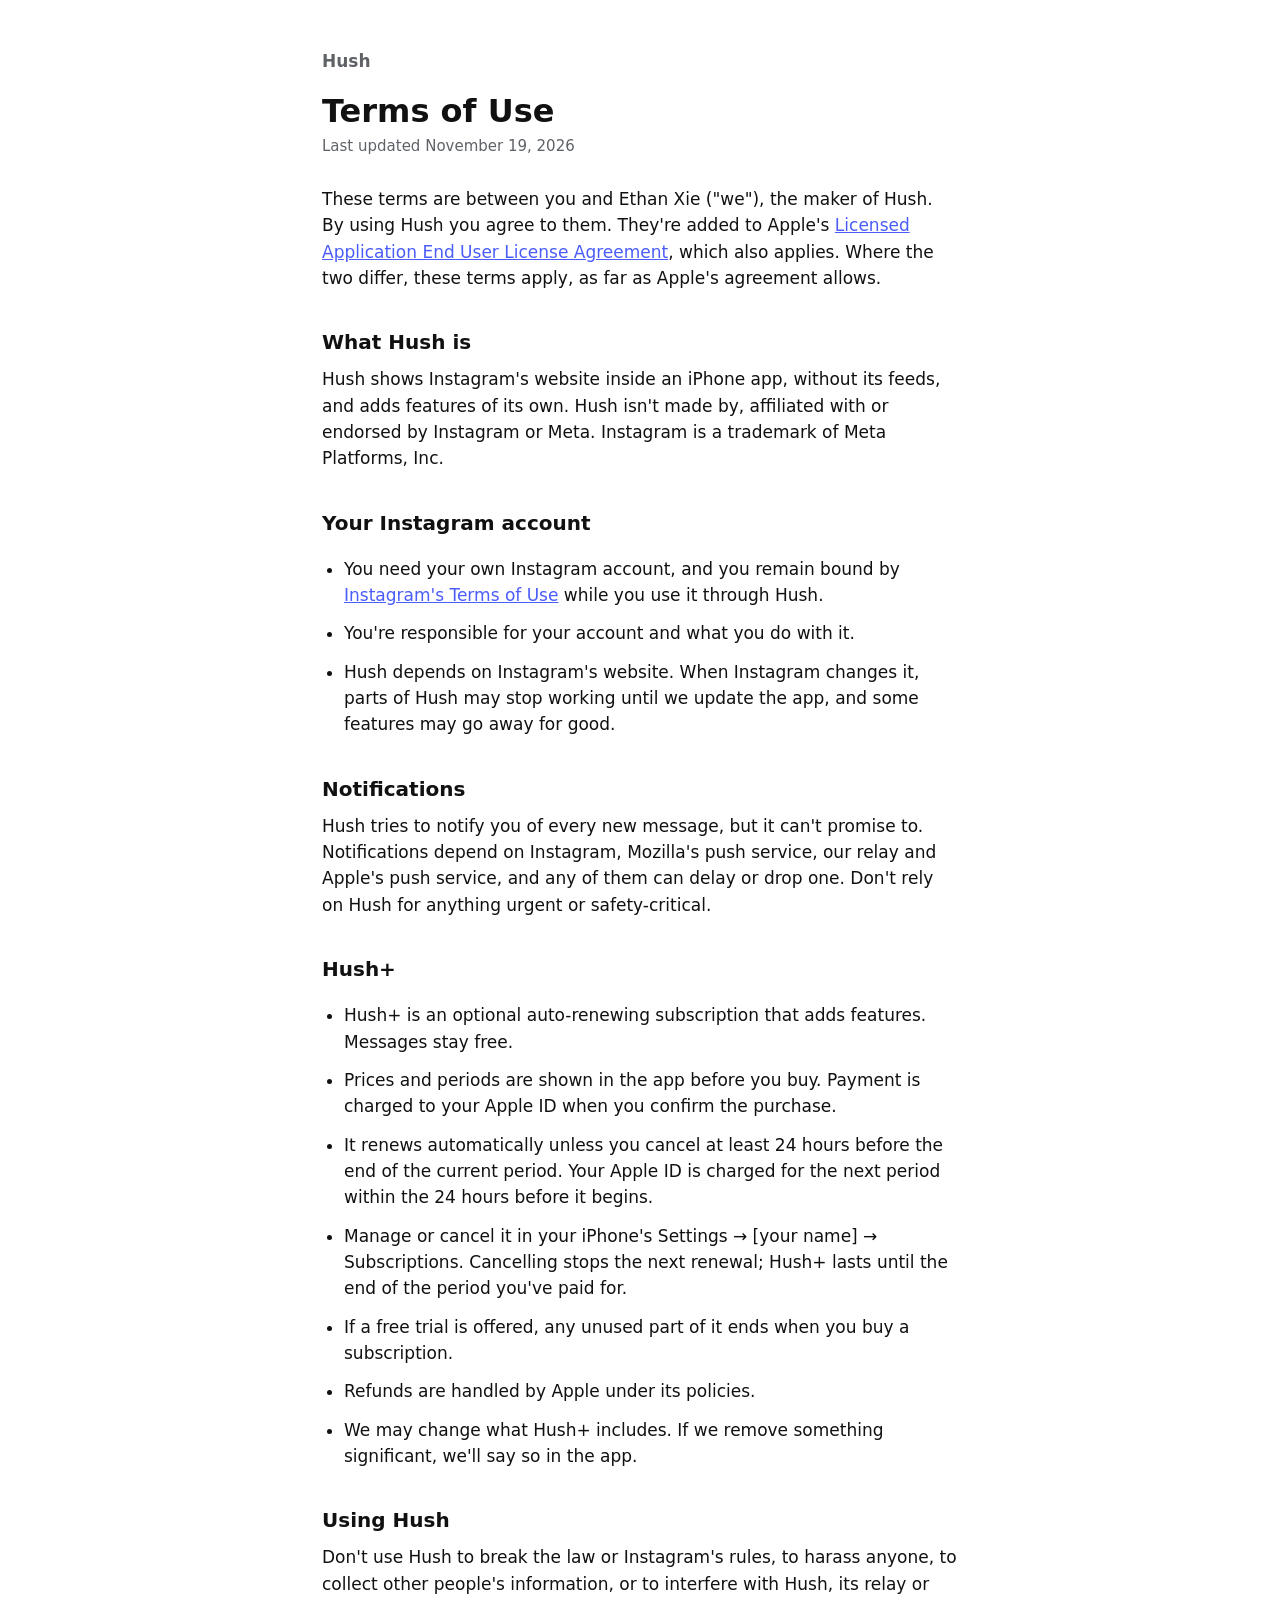
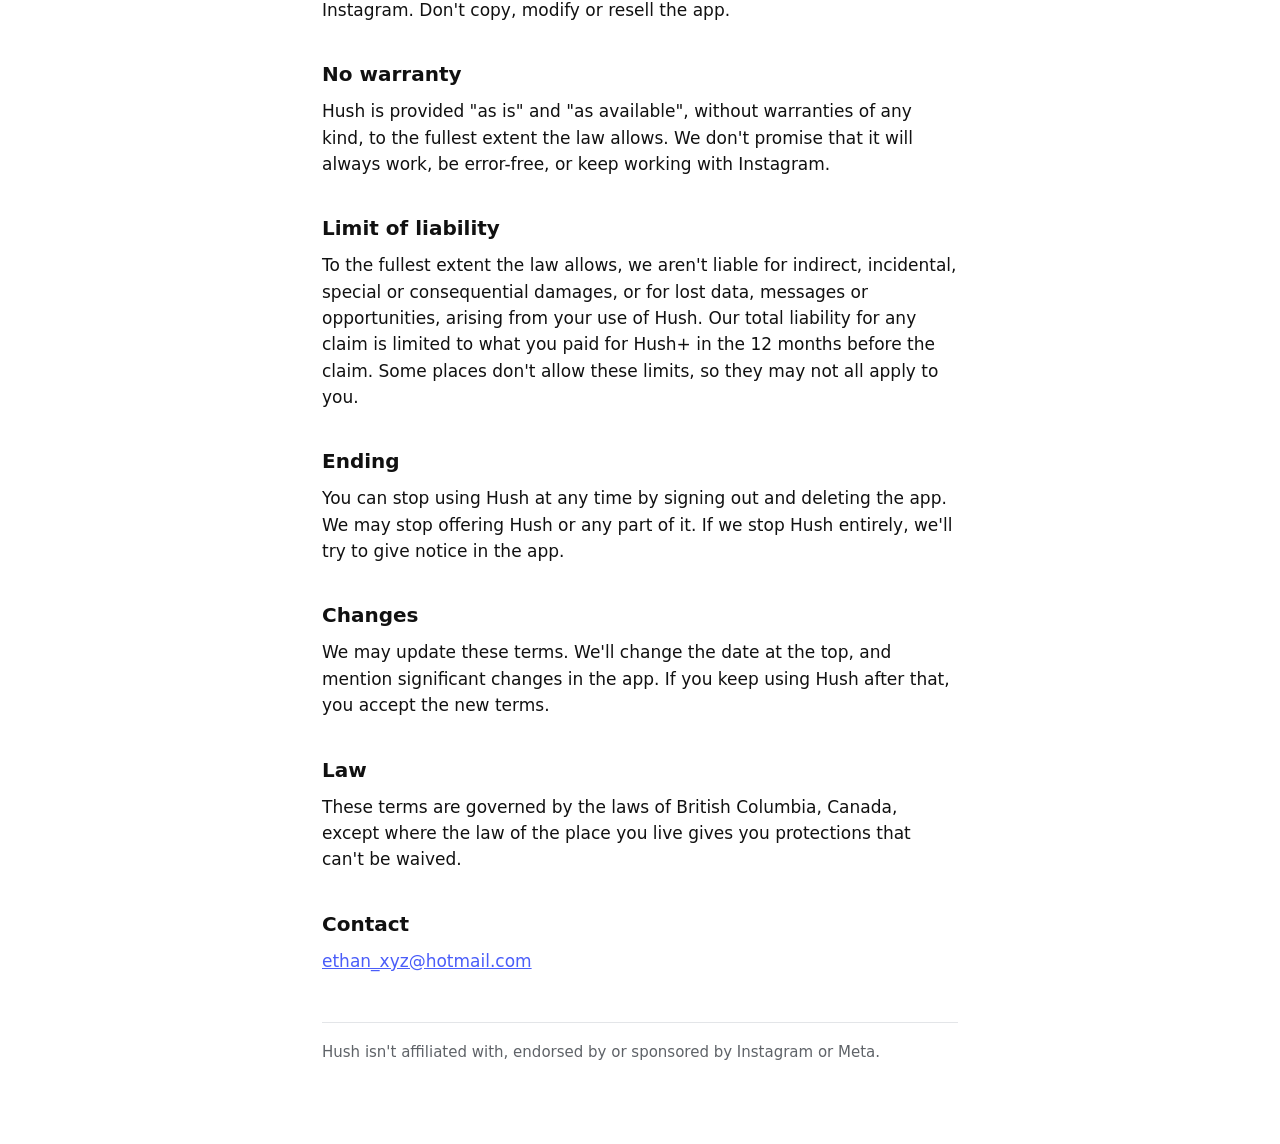
==== terms.html @ a125e2d6 "Hush website: privacy policy and terms Co-Authored-By: Claude Opus 5.5 <noreply@anthropic.com> Claud" ====
<!doctype html>
<html lang="en">
<head>
<meta charset="utf-8">
<meta name="viewport" content="width=device-width, initial-scale=1">
<title>Hush Terms of Use</title>
<link rel="stylesheet" href="style.css">
</head>
<body>
<main>
<header><a href="index.html">Hush</a></header>
<h1>Terms of Use</h1>
<p class="updated">Last updated November 19, 2026</p>

<p>These terms are between you and Ethan Xie ("we"), the maker of Hush. By using Hush you agree to
them. They're added to Apple's
<a href="https://www.apple.com/legal/internet-services/itunes/dev/stdeula/">Licensed Application
End User License Agreement</a>, which also applies. Where the two differ, these terms apply, as far
as Apple's agreement allows.</p>

<h2>What Hush is</h2>
<p>Hush shows Instagram's website inside an iPhone app, without its feeds, and adds features of its
own. Hush isn't made by, affiliated with or endorsed by Instagram or Meta. Instagram is a trademark
of Meta Platforms, Inc.</p>

<h2>Your Instagram account</h2>
<ul>
  <li>You need your own Instagram account, and you remain bound by
    <a href="https://help.instagram.com/581066165581870">Instagram's Terms of Use</a> while you use
    it through Hush.</li>
  <li>You're responsible for your account and what you do with it.</li>
  <li>Hush depends on Instagram's website. When Instagram changes it, parts of Hush may stop
    working until we update the app, and some features may go away for good.</li>
</ul>

<h2>Notifications</h2>
<p>Hush tries to notify you of every new message, but it can't promise to. Notifications depend on
Instagram, Mozilla's push service, our relay and Apple's push service, and any of them can delay or
drop one. Don't rely on Hush for anything urgent or safety-critical.</p>

<h2>Hush+</h2>
<ul>
  <li>Hush+ is an optional auto-renewing subscription that adds features. Messages stay free.</li>
  <li>Prices and periods are shown in the app before you buy. Payment is charged to your Apple ID
    when you confirm the purchase.</li>
  <li>It renews automatically unless you cancel at least 24 hours before the end of the current
    period. Your Apple ID is charged for the next period within the 24 hours before it begins.</li>
  <li>Manage or cancel it in your iPhone's Settings → [your name] → Subscriptions. Cancelling
    stops the next renewal; Hush+ lasts until the end of the period you've paid for.</li>
  <li>If a free trial is offered, any unused part of it ends when you buy a subscription.</li>
  <li>Refunds are handled by Apple under its policies.</li>
  <li>We may change what Hush+ includes. If we remove something significant, we'll say so in the
    app.</li>
</ul>

<h2>Using Hush</h2>
<p>Don't use Hush to break the law or Instagram's rules, to harass anyone, to collect other
people's information, or to interfere with Hush, its relay or Instagram. Don't copy, modify or
resell the app.</p>

<h2>No warranty</h2>
<p>Hush is provided "as is" and "as available", without warranties of any kind, to the fullest
extent the law allows. We don't promise that it will always work, be error-free, or keep working
with Instagram.</p>

<h2>Limit of liability</h2>
<p>To the fullest extent the law allows, we aren't liable for indirect, incidental, special or
consequential damages, or for lost data, messages or opportunities, arising from your use of Hush.
Our total liability for any claim is limited to what you paid for Hush+ in the 12 months before the
claim. Some places don't allow these limits, so they may not all apply to you.</p>

<h2>Ending</h2>
<p>You can stop using Hush at any time by signing out and deleting the app. We may stop offering
Hush or any part of it. If we stop Hush entirely, we'll try to give notice in the app.</p>

<h2>Changes</h2>
<p>We may update these terms. We'll change the date at the top, and mention significant changes in
the app. If you keep using Hush after that, you accept the new terms.</p>

<h2>Law</h2>
<p>These terms are governed by the laws of British Columbia, Canada, except where the law of the
place you live gives you protections that can't be waived.</p>

<h2>Contact</h2>
<p><a href="mailto:ethan_xyz@hotmail.com">ethan_xyz@hotmail.com</a></p>

<footer>Hush isn't affiliated with, endorsed by or sponsored by Instagram or Meta.</footer>
</main>
</body>
</html>
---- style.css ----
:root { color-scheme: light dark; --text: #111; --muted: #5f6368; --bg: #fff; --rule: #e3e5e8; --accent: #4a5df9; }
@media (prefers-color-scheme: dark) { :root { --text: #f2f3f5; --muted: #a0a4ab; --bg: #0c1014; --rule: #262a30; --accent: #8594ff; } }
* { box-sizing: border-box; }
body { margin: 0; background: var(--bg); color: var(--text); font: 17px/1.55 -apple-system, BlinkMacSystemFont, "Segoe UI", system-ui, sans-serif; -webkit-text-size-adjust: 100%; }
main { max-width: 680px; margin: 0 auto; padding: 48px 22px 80px; }
header a { color: var(--muted); text-decoration: none; font-weight: 600; }
h1 { font-size: 32px; line-height: 1.2; margin: 18px 0 4px; }
.updated { color: var(--muted); margin: 0 0 28px; font-size: 15px; }
h2 { font-size: 20px; margin: 36px 0 8px; }
p, li { margin: 0 0 12px; }
ul { padding-left: 22px; }
a { color: var(--accent); }
.summary { border: 1px solid var(--rule); border-radius: 14px; padding: 16px 20px; margin: 0 0 8px; }
.summary p:last-child, .summary ul:last-child { margin-bottom: 0; }
footer { margin-top: 48px; padding-top: 18px; border-top: 1px solid var(--rule); color: var(--muted); font-size: 15px; }
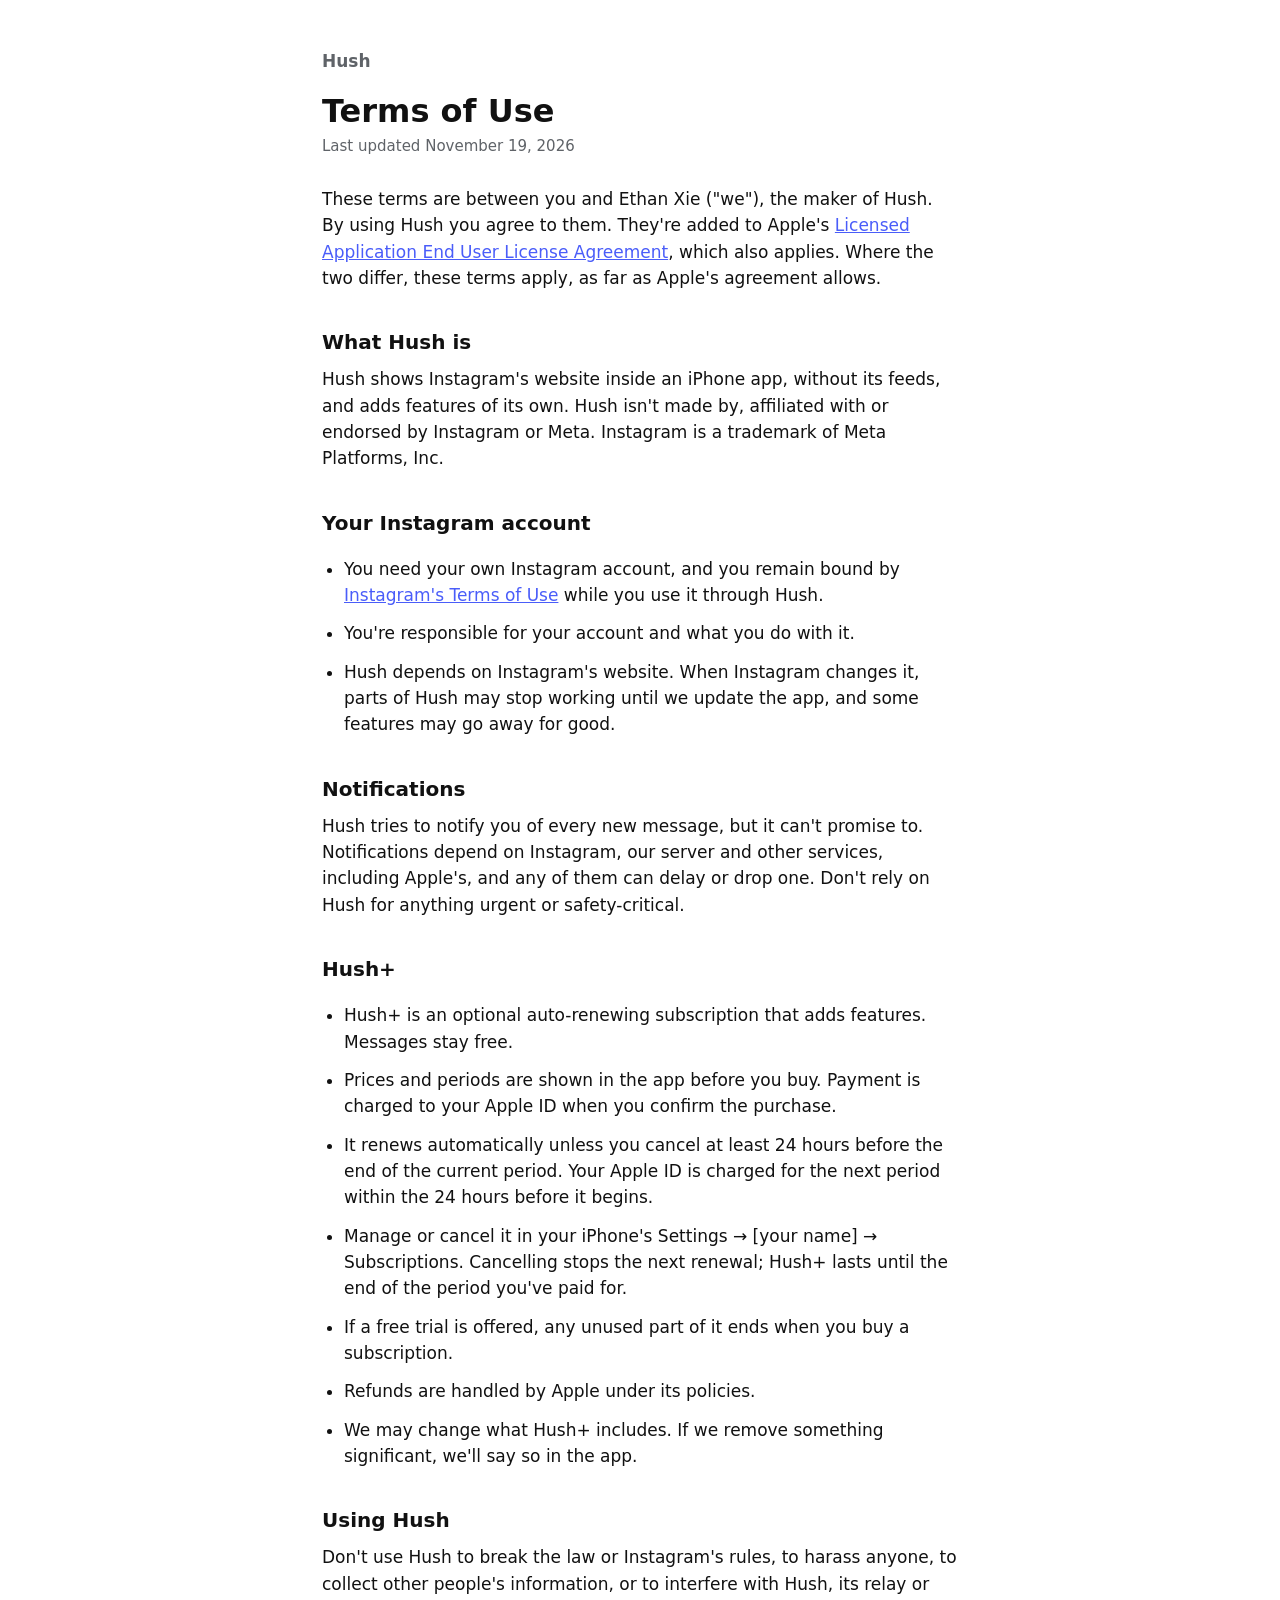
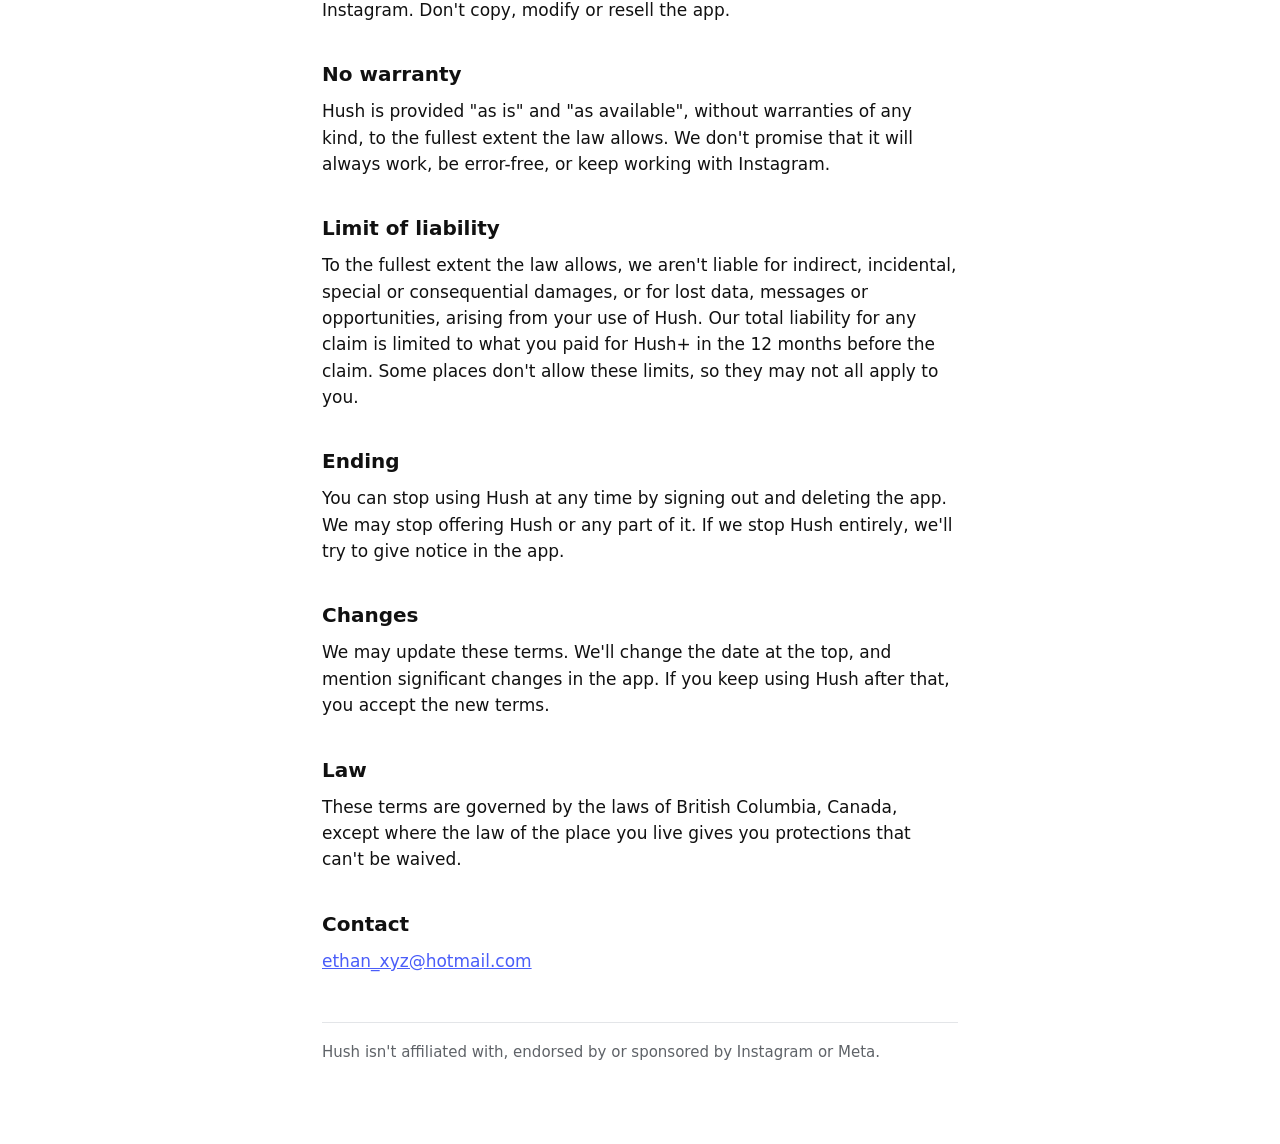
==== commit 3f79a88e: "Privacy policy and terms: describe notifications in general terms Co-Authored-By: Claude Opus 5.5 <n" ====
--- a/terms.html
+++ b/terms.html
@@ -35,8 +35,8 @@
 
 <h2>Notifications</h2>
 <p>Hush tries to notify you of every new message, but it can't promise to. Notifications depend on
-Instagram, Mozilla's push service, our relay and Apple's push service, and any of them can delay or
-drop one. Don't rely on Hush for anything urgent or safety-critical.</p>
+Instagram, our server and other services, including Apple's, and any of them can delay or drop
+one. Don't rely on Hush for anything urgent or safety-critical.</p>
 
 <h2>Hush+</h2>
 <ul>
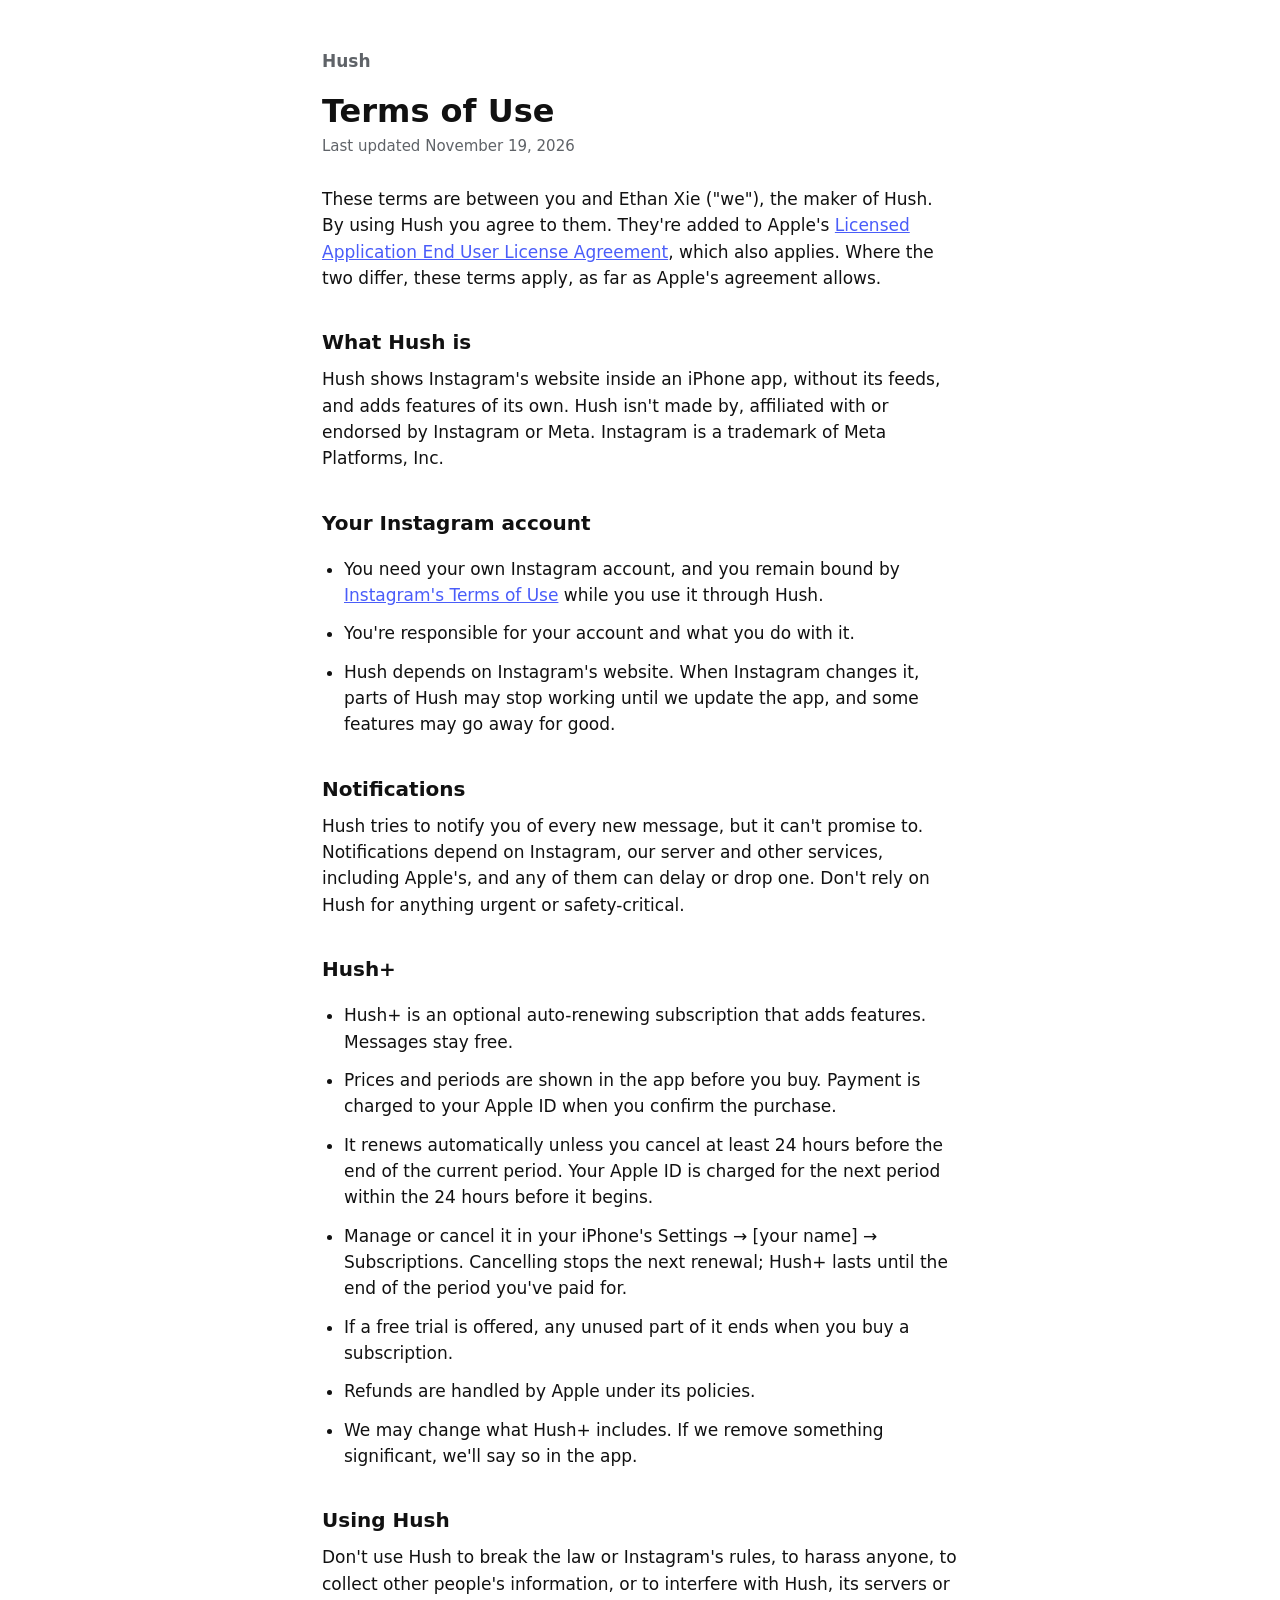
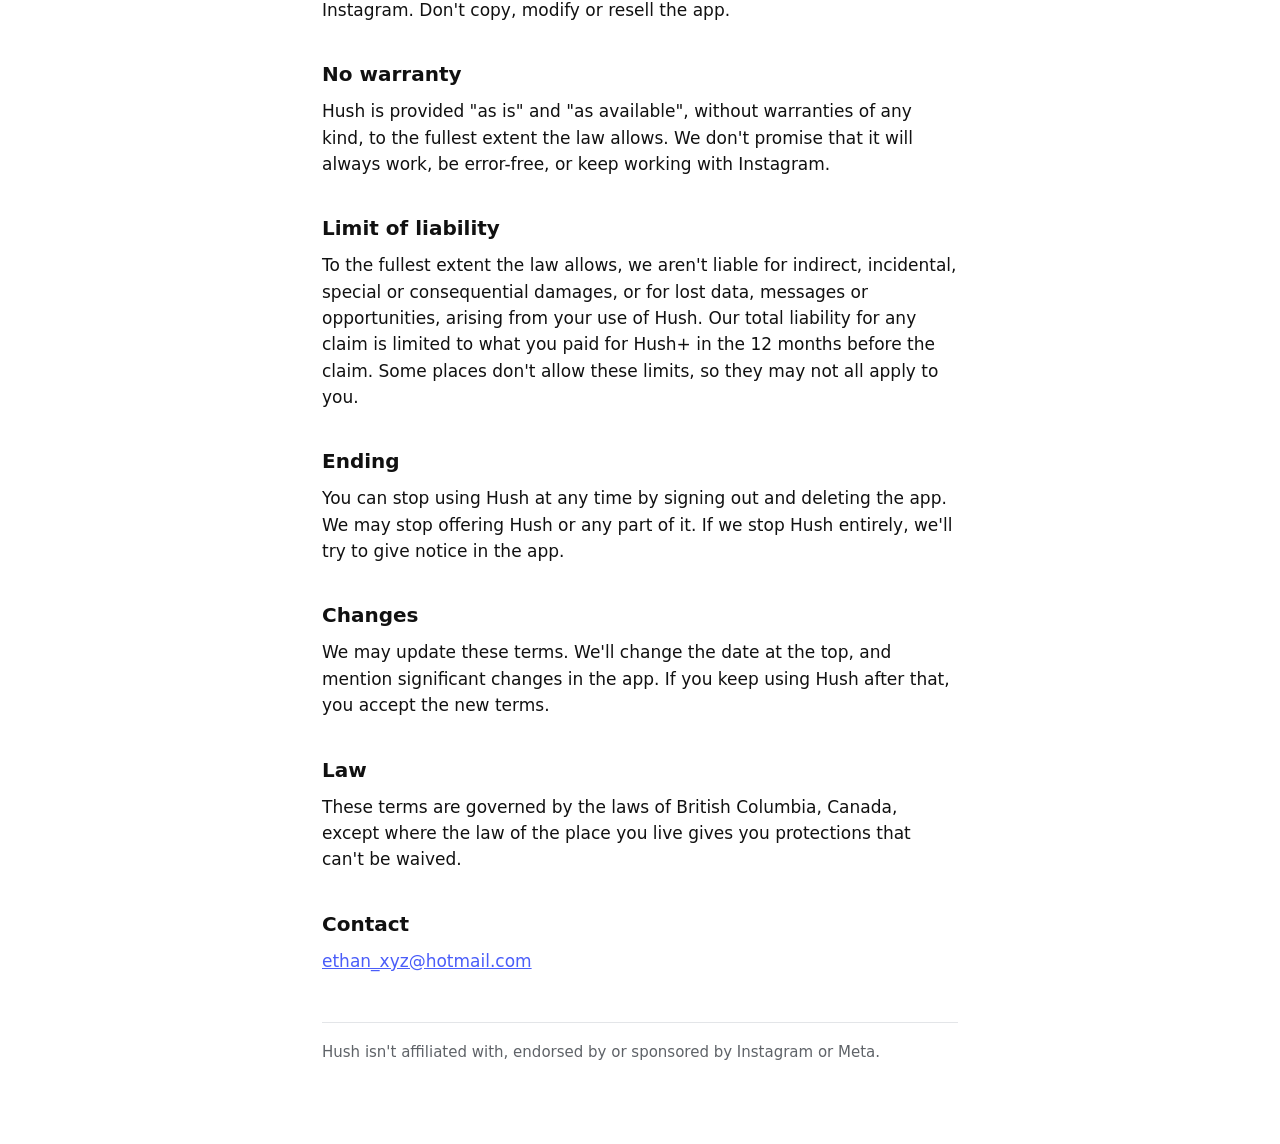
==== commit 5e332796: "Terms: servers, not relay Co-Authored-By: Claude Opus 5.5 <noreply@anthropic.com> Claude-Session: ht" ====
--- a/terms.html
+++ b/terms.html
@@ -55,7 +55,7 @@
 
 <h2>Using Hush</h2>
 <p>Don't use Hush to break the law or Instagram's rules, to harass anyone, to collect other
-people's information, or to interfere with Hush, its relay or Instagram. Don't copy, modify or
+people's information, or to interfere with Hush, its servers or Instagram. Don't copy, modify or
 resell the app.</p>
 
 <h2>No warranty</h2>
